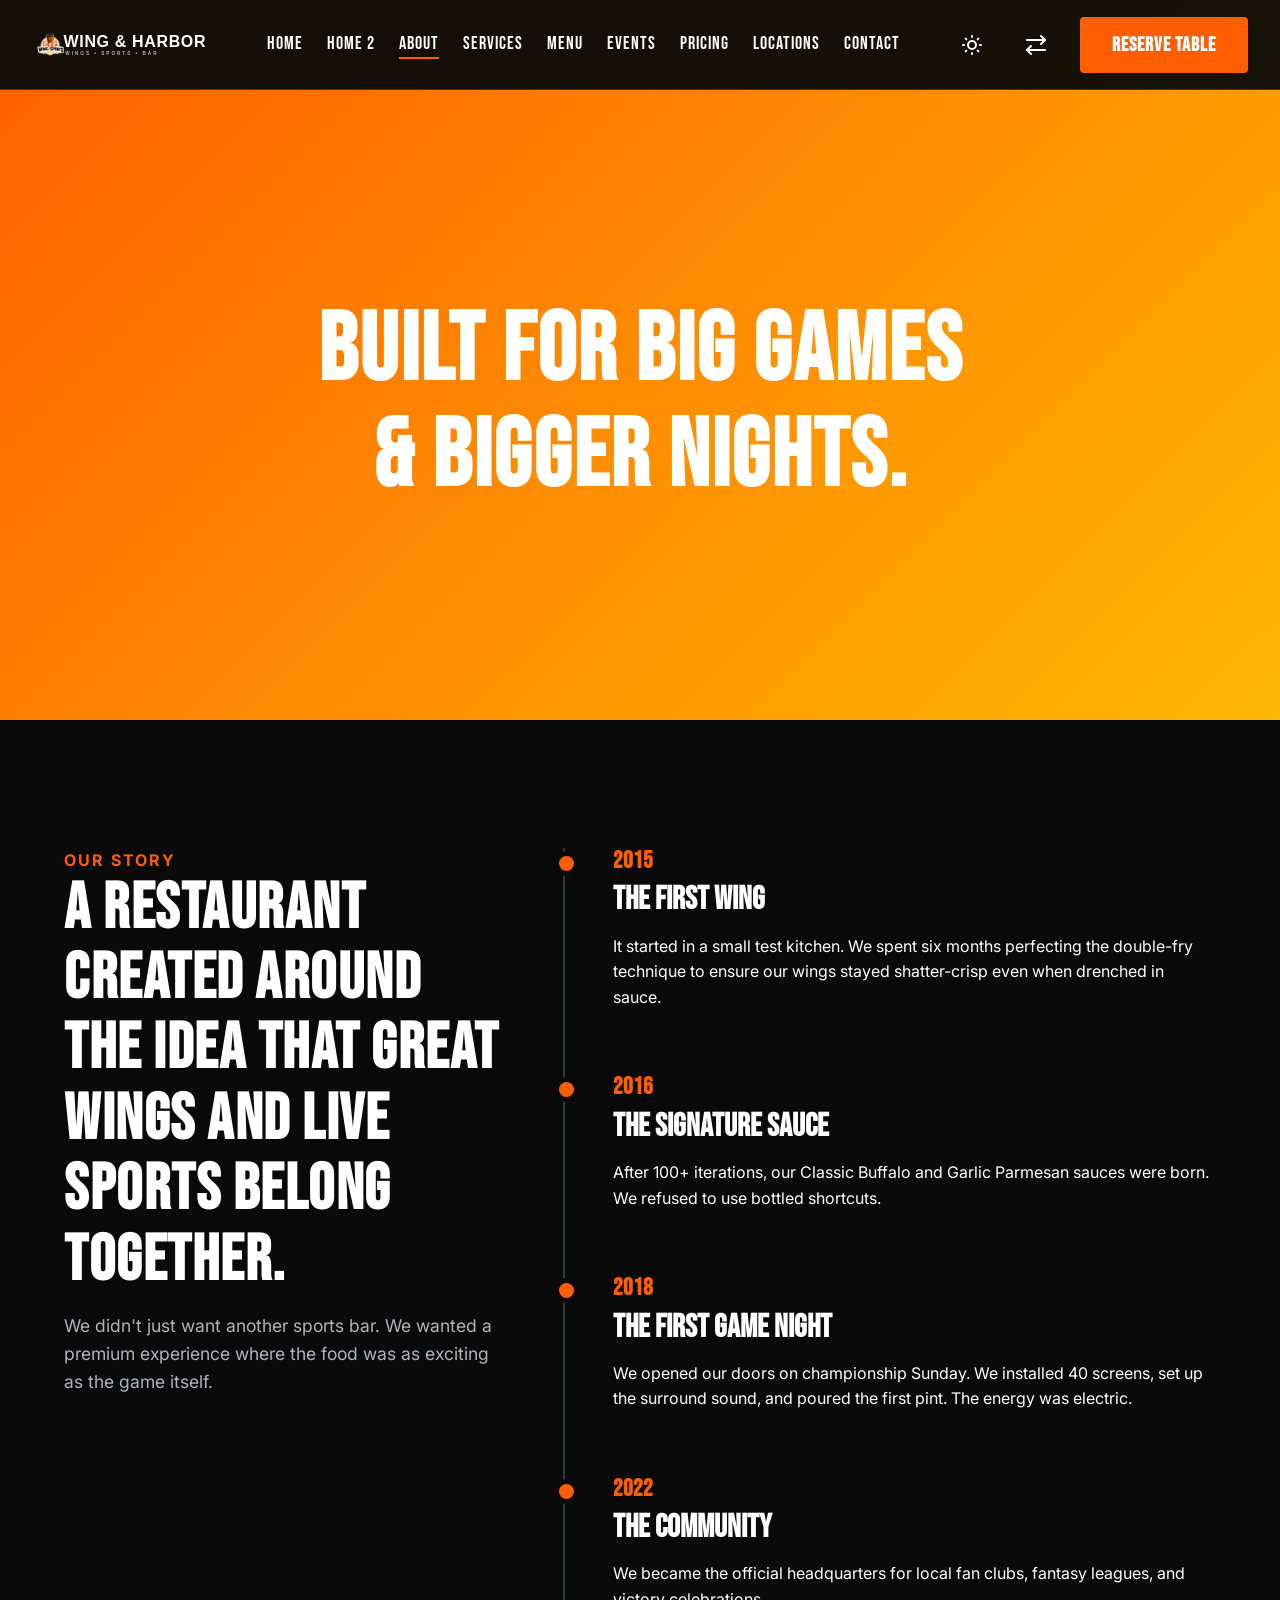
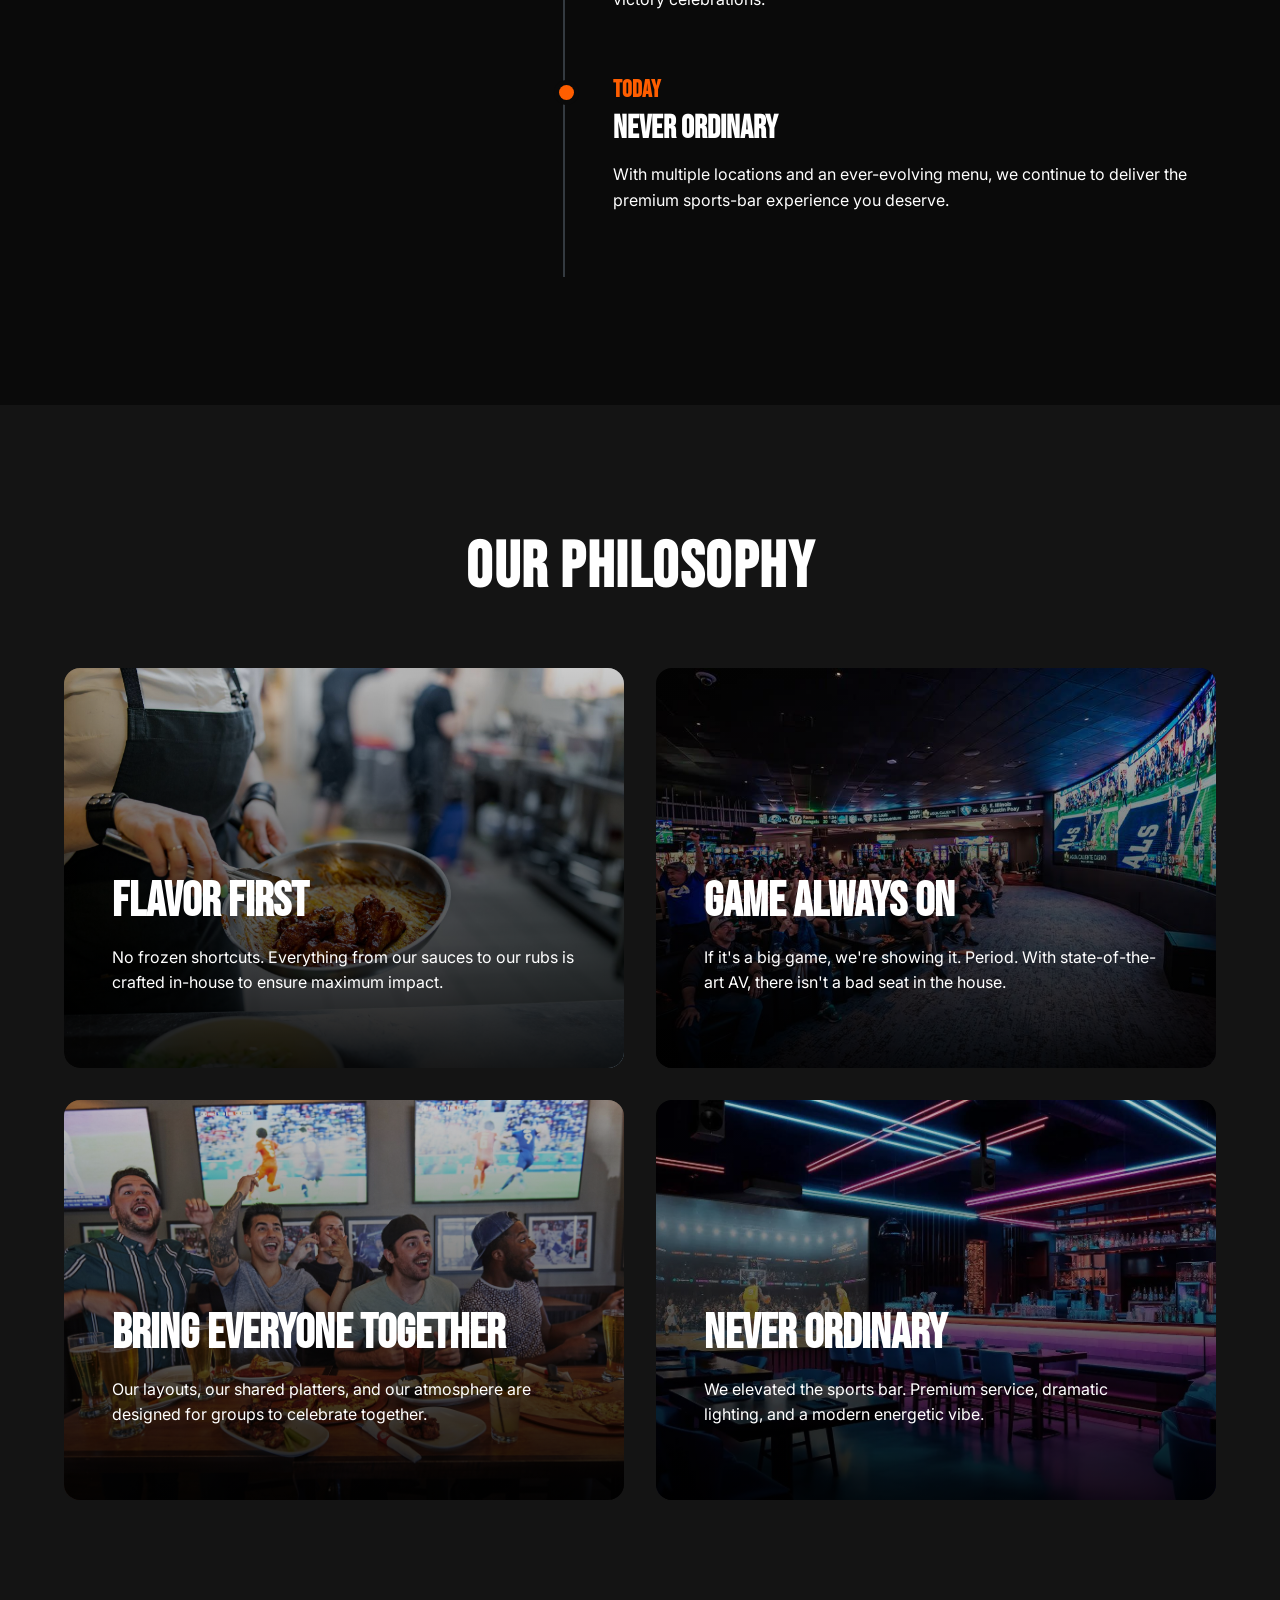
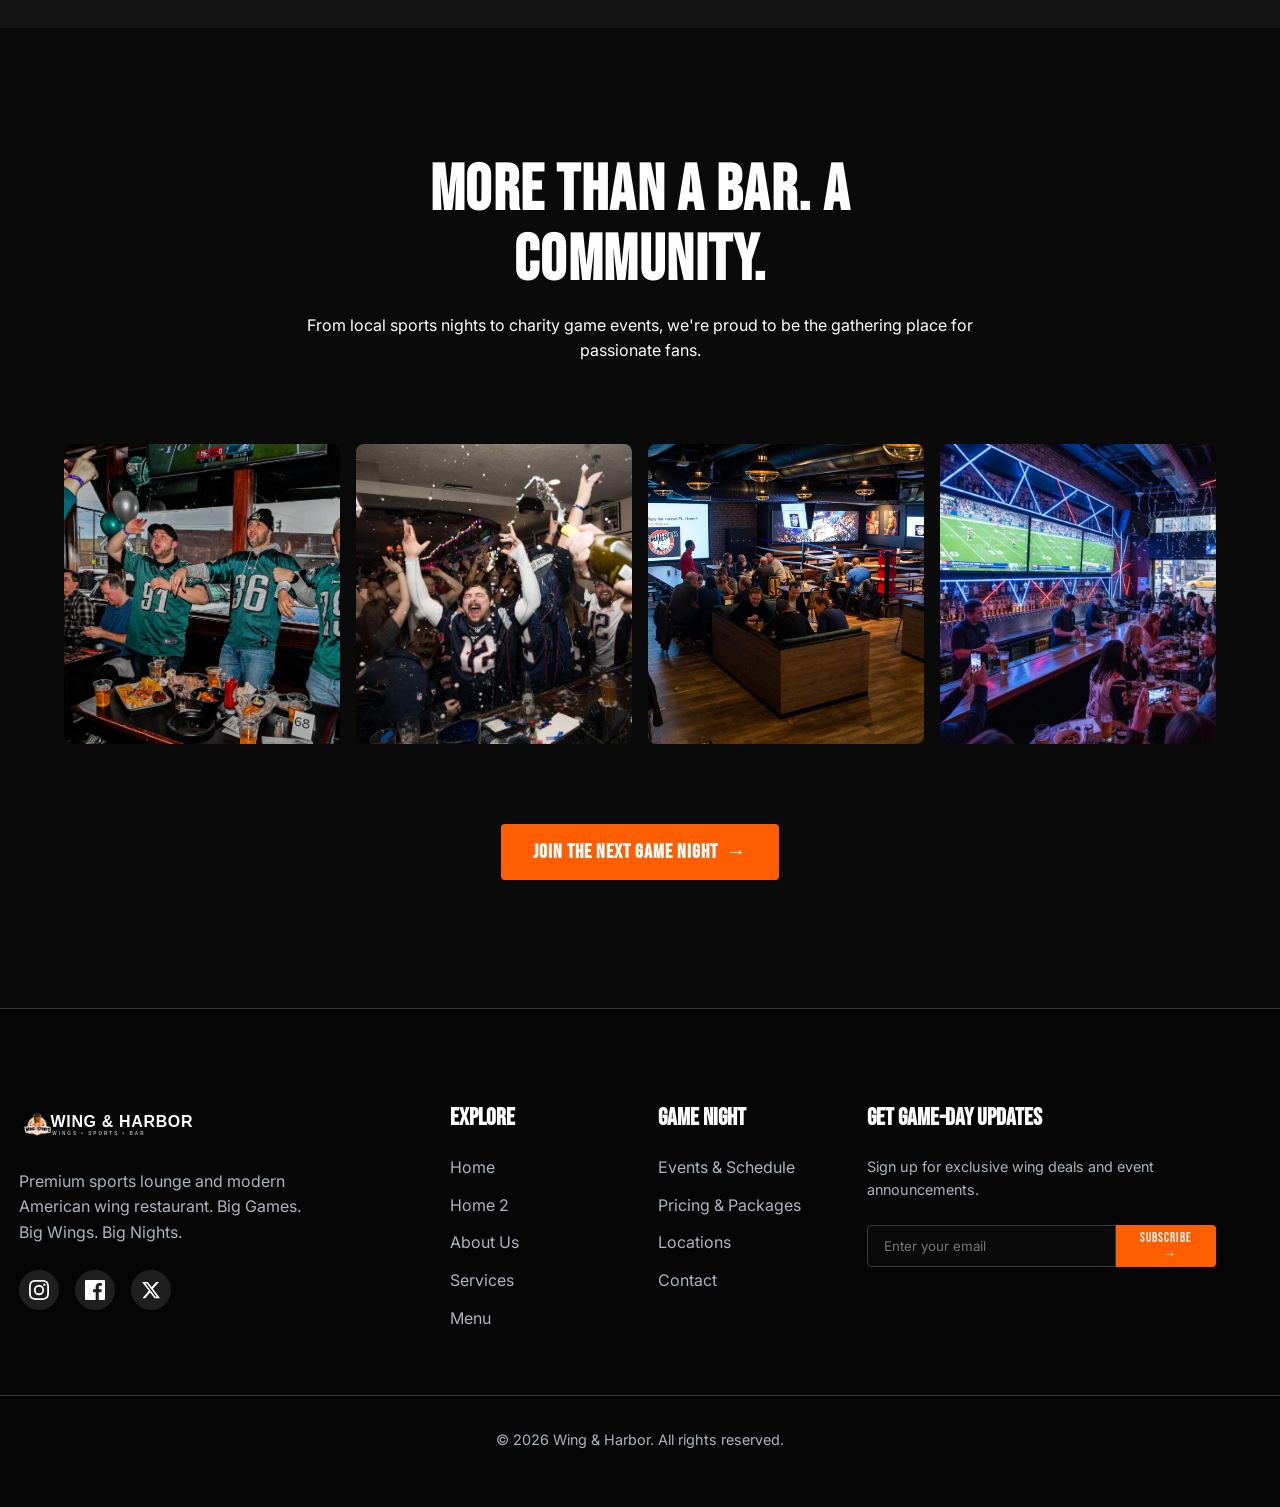
==== about.html @ 68018c13 "Initial commit" ====
<!DOCTYPE html>
<html lang="en" data-theme="dark" dir="ltr">
<head>
  <meta charset="UTF-8">
  <meta name="viewport" content="width=device-width, initial-scale=1.0">
  <title>Wing & Harbor | About Us</title>
  <meta name="description" content="The story behind Wing & Harbor - built for big games and bigger nights.">
  
  <link rel="preconnect" href="https://fonts.googleapis.com">
  <link rel="preconnect" href="https://fonts.gstatic.com" crossorigin>
  <link href="https://fonts.googleapis.com/css2?family=Bebas+Neue&family=Inter:wght@400;600;700&family=Oswald:wght@500;700&display=swap" rel="stylesheet">
  
  <link rel="stylesheet" href="assets/css/style.css">
  <link rel="stylesheet" href="assets/css/responsive.css">
  
  <style>
    /* About Page Specific Styles */
    
    /* 01 - Hero */
    .about-hero {
      height: 80vh; min-height: 600px;
      position: relative; display: flex; align-items: center; justify-content: center;
      text-align: center; padding-top: var(--header-height);
      background: linear-gradient(135deg, #ff5e00, #ffb703);
    }
    
    .about-hero-content { position: relative; z-index: 2; max-width: 800px; padding: 0 5%; }
    .about-hero h1 { color: var(--text-primary); margin-bottom: 0; }
    
    /* 02 - Our Story */
    .story-section { background: var(--bg-primary); }
    .story-layout { display: grid; grid-template-columns: 1fr 1.5fr; gap: 4rem; align-items: start; }
    
    .story-sticky-text { position: sticky; top: 120px; }
    
    .story-timeline { border-left: 2px solid var(--border-color); padding-left: 3rem; position: relative; }
    [dir="rtl"] .story-timeline { border-left: none; border-right: 2px solid var(--border-color); padding-left: 0; padding-right: 3rem; }
    
    .story-node { position: relative; margin-bottom: 4rem; }
    .story-node::before {
      content: ''; position: absolute; left: -3.4rem; top: 0.5rem; width: 15px; height: 15px;
      background: var(--accent-primary); border-radius: 50%; box-shadow: 0 0 0 5px var(--bg-primary);
    }
    [dir="rtl"] .story-node::before { left: auto; right: -3.4rem; }
    .story-node h3 { color: var(--accent-primary); font-size: 1.5rem; margin-bottom: 0.5rem; }
    .story-node h4 { font-size: 2rem; margin-bottom: 1rem; }
    
    /* 03 - Philosophy */
    .philosophy-section { background: var(--bg-secondary); }
    .philosophy-grid {
      display: grid; grid-template-columns: repeat(2, 1fr); gap: 2rem;
    }
    .phil-item {
      position: relative; overflow: hidden; border-radius: var(--radius-lg);
      height: 400px; display: flex; align-items: flex-end; padding: 3rem;
    }
    .phil-item img {
      position: absolute; inset: 0; width: 100%; height: 100%; object-fit: cover;
      transition: transform var(--transition-slow); z-index: 1;
    }
    .phil-item::after {
      content: ''; position: absolute; inset: 0; background: linear-gradient(to top, rgba(0,0,0,0.9) 0%, rgba(0,0,0,0.2) 100%); z-index: 2;
    }
    .phil-content { position: relative; z-index: 3; color: #fff; }
    .phil-content h3 { font-size: 3rem; margin-bottom: 1rem; }
    .phil-item:hover img { transform: scale(1.05); }
    
    /* 04 - Community */
    .community-section { background: var(--bg-primary); text-align: center; }
    .community-gallery {
      display: flex; gap: 1rem; overflow-x: auto; padding: 2rem 5%;
      scrollbar-width: none; margin-bottom: 3rem;
    }
    .community-gallery::-webkit-scrollbar { display: none; }
    .comm-img { 
      flex: 1;
      width: calc(25% - 0.75rem);
      min-width: 250px;
      height: 300px; 
      border-radius: var(--radius-md); 
      object-fit: cover; 
    }
    
    @media (max-width: 1024px) {
      .story-layout { grid-template-columns: 1fr; }
      .story-sticky-text { position: relative; top: 0; margin-bottom: 3rem; }
    }
    @media (max-width: 768px) {
      .philosophy-grid { grid-template-columns: 1fr; }
    }
  </style>
<link rel="icon" type="image/png" href="assets/images/website-logo.png">
</head>
<body>

  <!-- Overlay for mobile menu -->
  <div class="overlay"></div>

  <!-- Mobile Menu -->
  <nav class="mobile-menu">
    <!-- Same mobile menu structure -->
    <div class="mobile-nav-links">
      <a href="index.html" class="mobile-nav-link">Home</a>
      <a href="home-2.html" class="mobile-nav-link">Home 2</a>
      <a href="about.html" class="mobile-nav-link text-accent">About</a>
      <a href="services.html" class="mobile-nav-link">Services</a>
      <a href="menu.html" class="mobile-nav-link">Menu</a>
      <a href="events.html" class="mobile-nav-link">Events</a>
      <a href="pricing.html" class="mobile-nav-link">Pricing</a>
      <a href="locations.html" class="mobile-nav-link">Locations</a>
      <a href="contact.html" class="mobile-nav-link">Contact</a>
    </div>
    <div class="mobile-actions">
      <div class="mobile-controls">
        <button class="icon-btn theme-toggle" aria-label="Toggle Theme">
          <svg class="theme-toggle-icon" width="24" height="24" fill="none" viewBox="0 0 24 24"></svg>
        </button>
        <button class="icon-btn rtl-toggle" aria-label="Toggle RTL">
          <svg class="rtl-icon" width="24" height="24" viewBox="0 0 24 24" fill="none" stroke="currentColor" stroke-width="2" stroke-linecap="round" stroke-linejoin="round"><path d="M17 3l4 4-4 4"/><path d="M3 7h18"/><path d="M7 21l-4-4 4-4"/><path d="M21 17H3"/></svg>
        </button>
      </div>
      <button class="btn btn-primary w-100" data-popup="reservation-popup">Reserve Table</button>
    </div>
  </nav>

  <!-- Global Navbar -->
  <header class="navbar">
    <div class="nav-container">
      <a href="index.html" class="nav-logo">
        <img src="logo.svg" alt="Wing & Harbor Logo" />
        
      </a>
      
      <ul class="nav-links">
        <li><a href="index.html" class="nav-link">Home</a></li>
        <li><a href="home-2.html" class="nav-link">Home 2</a></li>
        <li><a href="about.html" class="nav-link active">About</a></li>
        <li><a href="services.html" class="nav-link">Services</a></li>
        <li><a href="menu.html" class="nav-link">Menu</a></li>
        <li><a href="events.html" class="nav-link">Events</a></li>
        <li><a href="pricing.html" class="nav-link">Pricing</a></li>
        <li><a href="locations.html" class="nav-link">Locations</a></li>
        <li><a href="contact.html" class="nav-link">Contact</a></li>
      </ul>
      
      <div class="nav-actions">
        <button class="icon-btn theme-toggle" aria-label="Toggle Theme">
          <svg class="theme-toggle-icon" width="24" height="24" fill="none" viewBox="0 0 24 24"></svg>
        </button>
        <button class="icon-btn rtl-toggle" aria-label="Toggle RTL">
          <svg class="rtl-icon" width="24" height="24" viewBox="0 0 24 24" fill="none" stroke="currentColor" stroke-width="2" stroke-linecap="round" stroke-linejoin="round"><path d="M17 3l4 4-4 4"/><path d="M3 7h18"/><path d="M7 21l-4-4 4-4"/><path d="M21 17H3"/></svg>
        </button>
        <button class="btn btn-primary" data-popup="reservation-popup">Reserve Table</button>
        <button class="hamburger" aria-label="Menu">
          <span></span><span></span><span></span>
        </button>
      </div>
    </div>
  </header>

  <main>
    <!-- 01 - HERO -->
    <section class="about-hero">
      <div class="about-hero-content">
        <h1>BUILT FOR BIG GAMES & BIGGER NIGHTS.</h1>
      </div>
    </section>

    <!-- 02 - OUR STORY -->
    <section class="section-padding story-section">
      <div class="container story-layout">
        <div class="story-sticky-text">
          <span class="text-accent" style="font-weight: bold; letter-spacing: 2px;">OUR STORY</span>
          <h2>A RESTAURANT CREATED AROUND THE IDEA THAT GREAT WINGS AND LIVE SPORTS BELONG TOGETHER.</h2>
          <p style="font-size: 1.1rem; color: var(--text-secondary);">We didn't just want another sports bar. We wanted a premium experience where the food was as exciting as the game itself.</p>
        </div>
        
        <div class="story-timeline">
          <div class="story-node">
            <h3>2015</h3>
            <h4>The First Wing</h4>
            <p class="text-secondary">It started in a small test kitchen. We spent six months perfecting the double-fry technique to ensure our wings stayed shatter-crisp even when drenched in sauce.</p>
          </div>
          <div class="story-node">
            <h3>2016</h3>
            <h4>The Signature Sauce</h4>
            <p class="text-secondary">After 100+ iterations, our Classic Buffalo and Garlic Parmesan sauces were born. We refused to use bottled shortcuts.</p>
          </div>
          <div class="story-node">
            <h3>2018</h3>
            <h4>The First Game Night</h4>
            <p class="text-secondary">We opened our doors on championship Sunday. We installed 40 screens, set up the surround sound, and poured the first pint. The energy was electric.</p>
          </div>
          <div class="story-node">
            <h3>2022</h3>
            <h4>The Community</h4>
            <p class="text-secondary">We became the official headquarters for local fan clubs, fantasy leagues, and victory celebrations.</p>
          </div>
          <div class="story-node">
            <h3>Today</h3>
            <h4>Never Ordinary</h4>
            <p class="text-secondary">With multiple locations and an ever-evolving menu, we continue to deliver the premium sports-bar experience you deserve.</p>
          </div>
        </div>
      </div>
    </section>

    <!-- 03 - OUR PHILOSOPHY -->
    <section class="section-padding philosophy-section">
      <div class="container text-center" style="margin-bottom: 4rem;">
        <h2>Our Philosophy</h2>
      </div>
      <div class="container philosophy-grid">
        <div class="phil-item">
          <img src="assets/images/Flavor First.png" alt="Flavor First">
          <div class="phil-content">
            <h3>Flavor First</h3>
            <p>No frozen shortcuts. Everything from our sauces to our rubs is crafted in-house to ensure maximum impact.</p>
          </div>
        </div>
        <div class="phil-item">
          <img src="assets/images/Game Always On.png" alt="Game Always On">
          <div class="phil-content">
            <h3>Game Always On</h3>
            <p>If it's a big game, we're showing it. Period. With state-of-the-art AV, there isn't a bad seat in the house.</p>
          </div>
        </div>
        <div class="phil-item">
          <img src="assets/images/Bring Everyone Together.png" alt="Bring Everyone Together">
          <div class="phil-content">
            <h3>Bring Everyone Together</h3>
            <p>Our layouts, our shared platters, and our atmosphere are designed for groups to celebrate together.</p>
          </div>
        </div>
        <div class="phil-item">
          <img src="assets/images/Never Ordinary.png" alt="Never Ordinary">
          <div class="phil-content">
            <h3>Never Ordinary</h3>
            <p>We elevated the sports bar. Premium service, dramatic lighting, and a modern energetic vibe.</p>
          </div>
        </div>
      </div>
    </section>

    <!-- 04 - COMMUNITY -->
    <section class="section-padding community-section">
      <div class="container" style="max-width: 800px; margin-bottom: 3rem;">
        <h2>More Than A Bar. A Community.</h2>
        <p>From local sports nights to charity game events, we're proud to be the gathering place for passionate fans.</p>
      </div>
      
      <div class="community-gallery">
        <img src="assets/images/Local Fan Club Gathering.png" class="comm-img" alt="Fans">
        <img src="assets/images/Championship Nights.png" class="comm-img" alt="Group Events">
        <img src="assets/images/Sports Trivia Tuesday.png" class="comm-img" alt="Community">
        <img src="assets/images/Late Night Vibes.png" class="comm-img" alt="Party">
      </div>
      
      <div class="container">
        <button class="btn btn-primary" data-popup="reservation-popup">Join the Next Game Night <span class="icon-right">→</span></button>
      </div>
    </section>

  </main>

  <!-- Reservation Popup -->
  <div class="popup-wrapper" id="reservation-popup">
    <div class="popup-overlay"></div>
    <div class="popup-content">
      <button class="popup-close" aria-label="Close">✖</button>
      <h2 style="color: var(--accent-primary);">RESERVE YOUR GAME NIGHT</h2>
      <p style="margin-bottom: 2rem;">Book your table for the best view of the game.</p>
      
      <form id="res-form">
        <div class="form-row">
          <div class="form-group">
            <label class="form-label">Name</label>
            <input type="text" class="form-control" placeholder="John Doe" required>
          </div>
          <div class="form-group">
            <label class="form-label">Phone</label>
            <input type="tel" class="form-control" placeholder="(555) 000-0000" required>
          </div>
        </div>
        
        <div class="form-row">
          <div class="form-group">
            <label class="form-label">Date</label>
            <input type="date" class="form-control" required>
          </div>
          <div class="form-group">
            <label class="form-label">Time</label>
            <input type="time" class="form-control" required>
          </div>
        </div>
        
        <div class="form-row">
          <div class="form-group">
            <label class="form-label">Guests</label>
            <select class="form-control">
              <option>1-2 People</option>
              <option>3-4 People</option>
              <option>5-6 People</option>
              <option>7-10 People (Crew Pack)</option>
              <option>10+ (Contact Us)</option>
            </select>
          </div>
          <div class="form-group">
            <label class="form-label">Location</label>
            <select class="form-control">
              <option>Downtown Arena</option>
              <option>Riverside Lounge</option>
              <option>Midtown</option>
            </select>
          </div>
        </div>
        
        <button type="button" class="btn btn-primary w-100" style="width: 100%; margin-top: 1rem;" onclick="alert('Reservation requested! (Frontend Demo)')">Check Availability <span class="icon-right">→</span></button>
      </form>
    </div>
  </div>

  <!-- Global Footer (Same structure as index.html) -->
  <footer class="footer">
    <div class="container footer-grid">
      <div class="footer-brand">
        <div class="nav-logo"><img src="logo.svg" alt="Wing & Harbor Logo" /></div>
        <p>Premium sports lounge and modern American wing restaurant. Big Games. Big Wings. Big Nights.</p>
        <div class="footer-socials">
          <a href="#" class="social-link" aria-label="Instagram"><svg width="20" height="20" fill="currentColor" viewBox="0 0 24 24"><path d="M12 2.163c3.204 0 3.584.012 4.85.07 3.252.148 4.771 1.691 4.919 4.919.058 1.265.069 1.645.069 4.849 0 3.205-.012 3.584-.069 4.849-.149 3.225-1.664 4.771-4.919 4.919-1.266.058-1.644.07-4.85.07-3.204 0-3.584-.012-4.849-.07-3.26-.149-4.771-1.699-4.919-4.92-.058-1.265-.07-1.644-.07-4.849 0-3.204.013-3.583.07-4.849.149-3.227 1.664-4.771 4.919-4.919 1.266-.057 1.645-.069 4.849-.069zM12 0C8.741 0 8.333.014 7.053.072 2.695.272.273 2.69.073 7.052.014 8.333 0 8.741 0 12c0 3.259.014 3.668.072 4.948.2 4.358 2.618 6.78 6.98 6.98C8.333 23.986 8.741 24 12 24c3.259 0 3.668-.014 4.948-.072 4.354-.2 6.782-2.618 6.979-6.98.059-1.28.073-1.689.073-4.948 0-3.259-.014-3.667-.072-4.947-.196-4.354-2.617-6.78-6.979-6.98C15.668.014 15.259 0 12 0zm0 5.838a6.162 6.162 0 100 12.324 6.162 6.162 0 000-12.324zM12 16a4 4 0 110-8 4 4 0 010 8zm6.406-11.845a1.44 1.44 0 100 2.881 1.44 1.44 0 000-2.881z"/></svg></a>
          <a href="#" class="social-link" aria-label="Facebook"><svg width="20" height="20" fill="currentColor" viewBox="0 0 24 24"><path d="M22.675 0H1.325C.593 0 0 .593 0 1.325v21.351C0 23.407.593 24 1.325 24H12.82v-9.294H9.692v-3.622h3.128V8.413c0-3.1 1.893-4.788 4.659-4.788 1.325 0 2.463.099 2.795.143v3.24l-1.918.001c-1.504 0-1.795.715-1.795 1.763v2.313h3.587l-.467 3.622h-3.12V24h6.116c.73 0 1.323-.593 1.323-1.325V1.325C24 .593 23.407 0 22.675 0z"/></svg></a>
          <a href="#" class="social-link" aria-label="X"><svg width="20" height="20" fill="currentColor" viewBox="0 0 24 24"><path d="M18.244 2.25h3.308l-7.227 8.26 8.502 11.24H16.17l-5.214-6.817L4.99 21.75H1.68l7.73-8.835L1.254 2.25H8.08l4.713 6.231zm-1.161 17.52h1.833L7.084 4.126H5.117z"/></svg></a>
        </div>
      </div>
      <div>
        <h4 class="footer-title">Explore</h4>
        <div class="footer-links"><a href="index.html">Home</a><a href="home-2.html">Home 2</a><a href="about.html">About Us</a><a href="services.html">Services</a><a href="menu.html">Menu</a></div>
      </div>
      <div>
        <h4 class="footer-title">Game Night</h4>
        <div class="footer-links"><a href="events.html">Events & Schedule</a><a href="pricing.html">Pricing & Packages</a><a href="locations.html">Locations</a><a href="contact.html">Contact</a></div>
      </div>
      <div>
        <h4 class="footer-title">Get Game-Day Updates</h4>
        <p style="color: var(--text-secondary); font-size: 0.9rem;">Sign up for exclusive wing deals and event announcements.</p>
        <div class="newsletter-form">
          <input type="email" placeholder="Enter your email" aria-label="Email address"><button type="button">Subscribe <span class="icon-right">→</span></button>
        </div>
      </div>
    </div>
    <div class="container footer-bottom"><p>&copy; 2026 Wing & Harbor. All rights reserved.</p></div>
  </footer>

  <script src="assets/js/main.js"></script>
</body>
</html>
---- assets/css/style.css ----
/* ==========================================================================
   Base Variables & Theme System
   ========================================================================== */

:root {
  /* Fonts */
  --font-heading: 'Bebas Neue', 'Oswald', sans-serif;
  --font-body: 'Inter', 'Manrope', sans-serif;
  
  /* Layout */
  --max-width: 1440px;
  --header-height: 90px;
  --radius-sm: 4px;
  --radius-md: 8px;
  --radius-lg: 16px;
  --radius-xl: 24px;
  --transition-fast: 0.2s ease;
  --transition-normal: 0.3s cubic-bezier(0.4, 0, 0.2, 1);
  --transition-slow: 0.5s cubic-bezier(0.4, 0, 0.2, 1);
  --transition-bounce: 0.5s cubic-bezier(0.68, -0.55, 0.265, 1.55);
}

/* Light Theme Variables */
:root[data-theme="light"] {
  --bg-primary: #f8f9fa;
  --bg-secondary: #ffffff;
  --bg-tertiary: #f1f3f5;
  --text-primary: #121212;
  --text-secondary: #495057;
  --border-color: #dee2e6;
  --accent-primary: #ff5e00; /* Fiery Orange */
  --accent-secondary: #ff2a00; /* Electric Red */
  --overlay-bg: rgba(255, 255, 255, 0.9);
  --card-shadow: 0 10px 30px rgba(0,0,0,0.05);
  --hover-shadow: 0 15px 40px rgba(0,0,0,0.1);
  --navbar-bg: rgba(255, 255, 255, 0.95);
  --footer-bg: #f1f3f5;
}

/* Dark Theme Variables (Default) */
:root, :root[data-theme="dark"] {
  --bg-primary: #0a0a0a;
  --bg-secondary: #141414;
  --bg-tertiary: #1f1f1f;
  --text-primary: #ffffff;
  --text-secondary: #adb5bd;
  --border-color: #343a40;
  --accent-primary: #ff5e00; /* Fiery Orange */
  --accent-secondary: #ff2a00; /* Electric Red */
  --overlay-bg: rgba(10, 10, 10, 0.9);
  --card-shadow: 0 10px 30px rgba(0,0,0,0.5);
  --hover-shadow: 0 15px 40px rgba(0,0,0,0.8);
  --navbar-bg: rgba(10, 10, 10, 0.95);
  --footer-bg: #050505;
}

/* Invert logo for dark mode */
:root[data-theme="dark"] .nav-logo img,
:root[data-theme="dark"] .footer-brand img {
  filter: invert(1) hue-rotate(180deg);
}

/* Invert date/time picker icons in dark mode so they are visible */
:root[data-theme="dark"] input[type="date"]::-webkit-calendar-picker-indicator,
:root[data-theme="dark"] input[type="time"]::-webkit-calendar-picker-indicator {
  filter: invert(1);
}

/* ==========================================================================
   CSS Reset & Base Styles
   ========================================================================== */

*, *::before, *::after {
  box-sizing: border-box;
  margin: 0;
  padding: 0;
}

html {
  scroll-behavior: smooth;
  font-size: 16px;
}

body {
  font-family: var(--font-body);
  background-color: var(--bg-primary);
  color: var(--text-primary);
  line-height: 1.6;
  overflow-x: hidden;
  transition: background-color var(--transition-normal), color var(--transition-normal);
}

h1, h2, h3, h4, h5, h6 {
  font-family: var(--font-heading);
  text-transform: uppercase;
  font-weight: 700;
  line-height: 1.1;
  margin-bottom: 1rem;
}

h1 { font-size: clamp(3rem, 8vw, 6rem); letter-spacing: 2px; }
h2 { font-size: clamp(2.5rem, 5vw, 4rem); letter-spacing: 1.5px; }
h3 { font-size: clamp(2rem, 4vw, 3rem); }
h4 { font-size: clamp(1.5rem, 3vw, 2rem); }

p { margin-bottom: 1.5rem; }

a {
  text-decoration: none;
  color: inherit;
  transition: color var(--transition-fast);
}

a:hover { color: var(--accent-primary); }
ul { list-style: none; }
img { max-width: 100%; height: auto; display: block; }
button, input, select, textarea { font-family: inherit; }

/* ==========================================================================
   Utility Classes
   ========================================================================== */

.container {
  width: 100%;
  max-width: var(--max-width);
  margin: 0 auto;
  padding: 0 5%;
}

.section-padding { padding: 8rem 0; }
.text-center { text-align: center; }
.text-accent { color: var(--accent-primary); }

.btn {
  display: inline-flex;
  align-items: center;
  justify-content: center;
  padding: 1rem 2rem;
  font-family: var(--font-heading);
  font-size: 1.25rem;
  font-weight: bold;
  text-transform: uppercase;
  letter-spacing: 1px;
  border-radius: var(--radius-sm);
  cursor: pointer;
  border: none;
  transition: all var(--transition-normal);
  position: relative;
  overflow: hidden;
  z-index: 1;
}

.btn::before {
  content: '';
  position: absolute;
  top: 0; left: 0; width: 100%; height: 100%;
  background: rgba(0,0,0,0.1);
  transform: translateY(100%);
  transition: transform var(--transition-normal);
  z-index: -1;
}

.btn:hover::before { transform: translateY(0); }
.btn:active { transform: scale(0.98); }

.btn-primary {
  background-color: var(--accent-primary);
  color: #fff;
}
.btn-primary:hover { color: #fff; }

.btn-outline {
  background-color: transparent;
  border: 2px solid var(--text-primary);
  color: var(--text-primary);
}

.btn-outline:hover {
  background-color: var(--text-primary);
  color: var(--bg-primary);
}

.icon-right { margin-left: 0.5rem; transition: transform var(--transition-fast); }
.btn:hover .icon-right { transform: translateX(5px); }

[dir="rtl"] .icon-right { margin-left: 0; margin-right: 0.5rem; display: inline-block; transform: scaleX(-1); }
[dir="rtl"] .btn:hover .icon-right { transform: scaleX(-1) translateX(-5px); }

/* ==========================================================================
   Global Navbar
   ========================================================================== */

.navbar {
  position: fixed;
  top: 0;
  left: 0;
  width: 100%;
  height: var(--header-height);
  z-index: 1000;
  transition: all var(--transition-normal);
  background-color: var(--navbar-bg);
  border-bottom: 1px solid var(--border-color);
}

.navbar .nav-link,
.navbar .icon-btn,
.navbar .hamburger span,
.navbar .nav-logo svg {
  color: var(--text-primary) !important;
}

.navbar .hamburger span {
  background-color: var(--text-primary) !important;
}

.navbar.scrolled {
  background-color: var(--navbar-bg);
  backdrop-filter: blur(10px);
  border-bottom: 1px solid var(--border-color);
  height: 80px;
}

.nav-container {
  display: flex;
  justify-content: space-between;
  align-items: center;
  height: 100%;
  padding: 0 2rem;
  max-width: var(--max-width);
  margin: 0 auto;
}

.nav-logo {
  height: 40px;
  display: flex;
  align-items: center;
  gap: 10px;
}

.nav-brand-name {
  font-family: var(--font-heading);
  font-size: 1.5rem;
  font-weight: bold;
  color: #121212;
  white-space: nowrap;
}

.nav-logo svg, .nav-logo img {
  height: 100%;
  width: auto;
  color: #121212;
}

.nav-links {
  display: flex;
  gap: 2rem;
  align-items: center;
}

.nav-link {
  font-family: var(--font-heading);
  font-size: 1.1rem;
  letter-spacing: 1px;
  color: var(--text-primary);
  position: relative;
}

.nav-link::after {
  content: '';
  position: absolute;
  bottom: -5px;
  left: 0;
  width: 0;
  height: 2px;
  background-color: var(--accent-primary);
  transition: width var(--transition-fast);
}

.nav-link:hover::after, .nav-link.active::after {
  width: 100%;
}

[dir="rtl"] .nav-link::after { left: auto; right: 0; }

.nav-actions {
  display: flex;
  align-items: center;
  gap: 1.5rem;
}

.icon-btn {
  background: transparent;
  border: none;
  color: var(--text-primary);
  font-size: 1.25rem;
  cursor: pointer;
  display: flex;
  align-items: center;
  justify-content: center;
  width: 40px;
  height: 40px;
  border-radius: 50%;
  transition: background-color var(--transition-fast);
}

.icon-btn:hover {
  background-color: var(--bg-tertiary);
}

.hamburger {
  display: none;
  flex-direction: column;
  justify-content: space-between;
  width: 30px;
  height: 20px;
  background: transparent;
  border: none;
  cursor: pointer;
  z-index: 1001;
}

.hamburger span {
  width: 100%;
  height: 2px;
  background-color: var(--text-primary);
  transition: all var(--transition-normal);
}

/* ==========================================================================
   Mobile Menu
   ========================================================================== */

.mobile-menu {
  position: fixed;
  top: 0;
  right: -100%;
  width: 100%;
  max-width: 400px;
  height: 100vh;
  background-color: var(--bg-secondary);
  z-index: 999;
  transition: right var(--transition-normal);
  display: flex;
  flex-direction: column;
  padding: 100px 2rem 2rem;
  box-shadow: -10px 0 30px rgba(0,0,0,0.5);
  overflow-y: auto;
}

[dir="rtl"] .mobile-menu {
  right: auto;
  left: -100%;
  box-shadow: 10px 0 30px rgba(0,0,0,0.5);
}

.mobile-menu.active {
  right: 0;
}

[dir="rtl"] .mobile-menu.active {
  right: auto;
  left: 0;
}

.mobile-nav-links {
  display: flex;
  flex-direction: column;
  gap: 1.5rem;
  margin-bottom: 3rem;
  align-items: center;
}

.mobile-nav-link {
  font-family: var(--font-heading);
  font-size: 2rem;
  font-weight: bold;
}

.mobile-actions {
  display: flex;
  flex-direction: column;
  gap: 1.5rem;
  align-items: center;
}

.mobile-controls {
  display: flex;
  gap: 1rem;
}

.overlay {
  position: fixed;
  top: 0;
  left: 0;
  width: 100%;
  height: 100%;
  background-color: rgba(0,0,0,0.7);
  z-index: 998;
  opacity: 0;
  visibility: hidden;
  transition: all var(--transition-normal);
  backdrop-filter: blur(5px);
}

.overlay.active {
  opacity: 1;
  visibility: visible;
}

/* ==========================================================================
   CTA Popup System
   ========================================================================== */

.popup-wrapper {
  position: fixed;
  top: 0; left: 0; width: 100%; height: 100%;
  display: flex;
  align-items: center;
  justify-content: center;
  z-index: 1100;
  opacity: 0;
  visibility: hidden;
  transition: all var(--transition-normal);
}

.popup-wrapper.active {
  opacity: 1;
  visibility: visible;
}

.popup-overlay {
  position: absolute;
  top: 0; left: 0; width: 100%; height: 100%;
  background-color: rgba(0,0,0,0.8);
  backdrop-filter: blur(10px);
}

.popup-content {
  position: relative;
  background-color: var(--bg-secondary);
  width: 90%;
  max-width: 600px;
  border-radius: var(--radius-lg);
  padding: 3rem;
  z-index: 1;
  transform: translateY(30px) scale(0.95);
  transition: all var(--transition-bounce);
  box-shadow: var(--card-shadow);
  border: 1px solid var(--border-color);
}

.popup-wrapper.active .popup-content {
  transform: translateY(0) scale(1);
}

.popup-close {
  position: absolute;
  top: 1.5rem; right: 1.5rem;
  background: transparent;
  border: none;
  color: var(--text-secondary);
  font-size: 1.5rem;
  cursor: pointer;
  transition: color var(--transition-fast);
}

[dir="rtl"] .popup-close { right: auto; left: 1.5rem; }

.popup-close:hover { color: var(--accent-primary); }

.form-group { margin-bottom: 1.5rem; }
.form-label { display: block; margin-bottom: 0.5rem; font-weight: 600; color: var(--text-secondary); }
.form-control {
  width: 100%;
  padding: 1rem;
  background-color: var(--bg-primary);
  border: 1px solid var(--border-color);
  color: var(--text-primary);
  border-radius: var(--radius-sm);
  outline: none;
  transition: border-color var(--transition-fast);
}
.form-control:focus { border-color: var(--accent-primary); }
.form-row { display: grid; grid-template-columns: 1fr 1fr; gap: 1rem; }

/* ==========================================================================
   Global Footer
   ========================================================================== */

.footer {
  background-color: var(--footer-bg);
  padding: 6rem 0 2rem;
  border-top: 1px solid var(--border-color);
}

.footer-grid {
  display: grid;
  grid-template-columns: 2fr 1fr 1fr 1.5fr;
  gap: 4rem;
  margin-bottom: 4rem;
}

.footer-brand {
  margin-left: -45px; /* Pull the entire brand section left in the footer */
}

.footer-brand p {
  color: var(--text-secondary);
  margin: 1.5rem 0;
  max-width: 300px;
}

.footer-socials {
  display: flex;
  gap: 1rem;
}

.social-link {
  display: flex;
  align-items: center;
  justify-content: center;
  width: 40px;
  height: 40px;
  background-color: var(--bg-tertiary);
  border-radius: 50%;
  transition: all var(--transition-normal);
}

.social-link:hover {
  background-color: var(--accent-primary);
  color: #fff;
  transform: translateY(-5px);
}

.footer-title {
  font-size: 1.5rem;
  margin-bottom: 1.5rem;
  color: var(--text-primary);
}

.footer-links { display: flex; flex-direction: column; gap: 0.75rem; }
.footer-links a { color: var(--text-secondary); }
.footer-links a:hover { color: var(--accent-primary); padding-left: 5px; }
[dir="rtl"] .footer-links a:hover { padding-left: 0; padding-right: 5px; }

.newsletter-form {
  display: flex;
  margin-top: 1rem;
}

.newsletter-form input {
  flex: 1;
  padding: 0.75rem 1rem;
  border: 1px solid var(--border-color);
  background: var(--bg-primary);
  color: var(--text-primary);
  border-radius: var(--radius-sm) 0 0 var(--radius-sm);
  outline: none;
}
[dir="rtl"] .newsletter-form input { border-radius: 0 var(--radius-sm) var(--radius-sm) 0; }

.newsletter-form button {
  padding: 0 1.5rem;
  background: var(--accent-primary);
  color: white;
  border: none;
  font-family: var(--font-heading);
  letter-spacing: 1px;
  border-radius: 0 var(--radius-sm) var(--radius-sm) 0;
  cursor: pointer;
  transition: background var(--transition-fast);
}
[dir="rtl"] .newsletter-form button { border-radius: var(--radius-sm) 0 0 var(--radius-sm); }
.newsletter-form button:hover { background: var(--accent-secondary); }

.footer-bottom {
  text-align: center;
  padding-top: 2rem;
  border-top: 1px solid var(--border-color);
  color: var(--text-secondary);
  font-size: 0.9rem;
}

/* ==========================================================================
   Scroll to Top Bottle Button
   ========================================================================== */
.scroll-to-top {
  position: fixed;
  bottom: 2rem;
  right: 2rem;
  width: 50px;
  height: 100px;
  background: transparent;
  border: none;
  cursor: pointer;
  z-index: 999;
  opacity: 0;
  visibility: hidden;
  transform: translateY(20px);
  transition: all var(--transition-normal);
  padding: 0;
}
[dir="rtl"] .scroll-to-top { right: auto; left: 2rem; }

.scroll-to-top.visible {
  opacity: 1;
  visibility: visible;
  transform: translateY(0);
}

.bottle-icon {
  width: 100%;
  height: 100%;
  filter: drop-shadow(0 10px 15px rgba(0,0,0,0.5));
  transition: transform var(--transition-fast);
}

.scroll-to-top:hover .bottle-icon {
  transform: translateY(-5px) scale(1.05);
}

.bottle-cap-group {
  transform-origin: 50px 30px;
  transition: transform 0.3s ease;
}

.splash-particle {
  opacity: 0;
}

.scroll-to-top.is-popping .bottle-cap-group {
  animation: popCap 1s ease-out forwards;
}

.scroll-to-top.is-popping .p1 { animation: splash 1s ease-out 0.1s; }
.scroll-to-top.is-popping .p2 { animation: splash 1s ease-out 0.15s; }
.scroll-to-top.is-popping .p3 { animation: splash 1s ease-out 0.2s; }

@keyframes popCap {
  0% { transform: translateY(0) rotate(0deg); opacity: 1; }
  30% { transform: translateY(-30px) rotate(-20deg); opacity: 1; }
  100% { transform: translateY(-50px) rotate(-45deg); opacity: 0; }
}

@keyframes splash {
  0% { transform: translate(0, 0); opacity: 1; }
  100% { transform: translate(var(--tx, 20px), var(--ty, -30px)); opacity: 0; }
}
.p1 { --tx: -20px; --ty: -40px; }
.p2 { --tx: 10px; --ty: -50px; }
.p3 { --tx: 25px; --ty: -35px; }
---- assets/css/responsive.css ----
/* ==========================================================================
   Responsive & RTL Styles
   ========================================================================== */

/* --------------------------------------------------------------------------
   Desktop (Large) > 1440px (Default covered in style.css)
   -------------------------------------------------------------------------- */

/* --------------------------------------------------------------------------
   Laptop / Desktop (Medium) <= 1280px
   -------------------------------------------------------------------------- */
@media (max-width: 1280px) {
  .nav-links { gap: 1.5rem; }
  .footer-grid { gap: 2rem; }
}

/* --------------------------------------------------------------------------
   Tablet (Landscape) <= 1024px
   -------------------------------------------------------------------------- */
@media (max-width: 1024px) {
  h1 { font-size: clamp(3rem, 6vw, 4.5rem); }
  
  .nav-links { display: none; }
  .hamburger { display: flex; }
  .nav-actions .btn,
  .nav-actions .theme-toggle,
  .nav-actions .rtl-toggle { display: none; } /* Hide reserve button and toggles in navbar on tablet/mobile, use side menu */
  
  .footer-grid {
    grid-template-columns: 1fr 1fr;
    row-gap: 3rem;
  }
  
  .footer-brand {
    margin-left: 0;
  }
}

/* --------------------------------------------------------------------------
   Tablet (Portrait) <= 768px
   -------------------------------------------------------------------------- */
@media (max-width: 768px) {
  .section-padding { padding: 5rem 0; }
  
  .popup-content {
    padding: 2rem;
    width: 95%;
    max-height: 90vh;
    overflow-y: auto;
  }
  
  /* Keep 2 buttons one by one (stacked), same size */
  .hero-cta-group,
  .menu-cta-group,
  .btn-group {
    display: flex;
    flex-direction: column;
    align-items: center;
    width: 100%;
    gap: 1rem;
  }
  
  .hero-cta-group .btn,
  .menu-cta-group .btn,
  .btn-group .btn {
    width: 100%;
    margin: 0;
  }

  /* Keep 1 button in center alignment */
  .btn {
    display: flex;
    justify-content: center;
    align-items: center;
    text-align: center;
    margin-left: auto;
    margin-right: auto;
    white-space: nowrap;
  }

  /* Keep all section in one by one alignments */
  section .container > .grid,
  .story-layout,
  .wings-grid,
  .scoreboard-grid,
  .menu-grid,
  .about-grid,
  .contact-layout,
  .philosophy-grid,
  .pricing-grid,
  .locations-grid,
  .events-grid,
  .services-grid {
    grid-template-columns: 1fr !important;
    display: flex !important;
    flex-direction: column !important;
  }

  /* Footer website name in center alignment */
  .footer-brand, 
  .footer-bottom {
    text-align: center !important;
    display: flex;
    flex-direction: column;
    align-items: center;
  }
  .footer-brand .nav-logo {
    margin-left: auto;
    margin-right: auto;
  }
  .footer-bottom p {
    text-align: center;
    margin: 0 auto;
  }
}

/* --------------------------------------------------------------------------
   Mobile (Large) <= 480px
   -------------------------------------------------------------------------- */
@media (max-width: 480px) {
  .nav-container { padding: 0 1rem; }
  
  .mobile-menu { max-width: 100%; }
  
  .form-row { grid-template-columns: 1fr; }
  
  .footer-grid { grid-template-columns: 1fr; text-align: center; }
  
  .footer-socials { justify-content: center; }
  
  .footer-links { align-items: center; }
  .footer-links a:hover { padding-left: 0; }
  [dir="rtl"] .footer-links a:hover { padding-right: 0; }
  
  .newsletter-form { flex-direction: column; gap: 1rem; }
  .newsletter-form input { border-radius: var(--radius-sm); }
  [dir="rtl"] .newsletter-form input { border-radius: var(--radius-sm); }
  .newsletter-form button { padding: 1rem; border-radius: var(--radius-sm); }
  [dir="rtl"] .newsletter-form button { border-radius: var(--radius-sm); }
}

/* --------------------------------------------------------------------------
   Mobile (Small) <= 320px
   -------------------------------------------------------------------------- */
@media (max-width: 360px) {
  h1 { font-size: 2.5rem; }
  h2 { font-size: 2rem; }
  .nav-logo svg { height: 30px; }
  .btn { padding: 0.75rem 1.25rem; font-size: 1rem; }
}

/* ==========================================================================
   RTL Global Overrides
   ========================================================================== */
html[dir="rtl"] { text-align: right; }
[dir="rtl"] .text-center { text-align: center; }

[dir="rtl"] .icon-btn svg { transform: scaleX(-1); } /* Mirror icons like arrows */
[dir="rtl"] .popup-close { transform: scaleX(-1); }

[dir="rtl"] .form-control {
  text-align: right;
  direction: rtl;
}
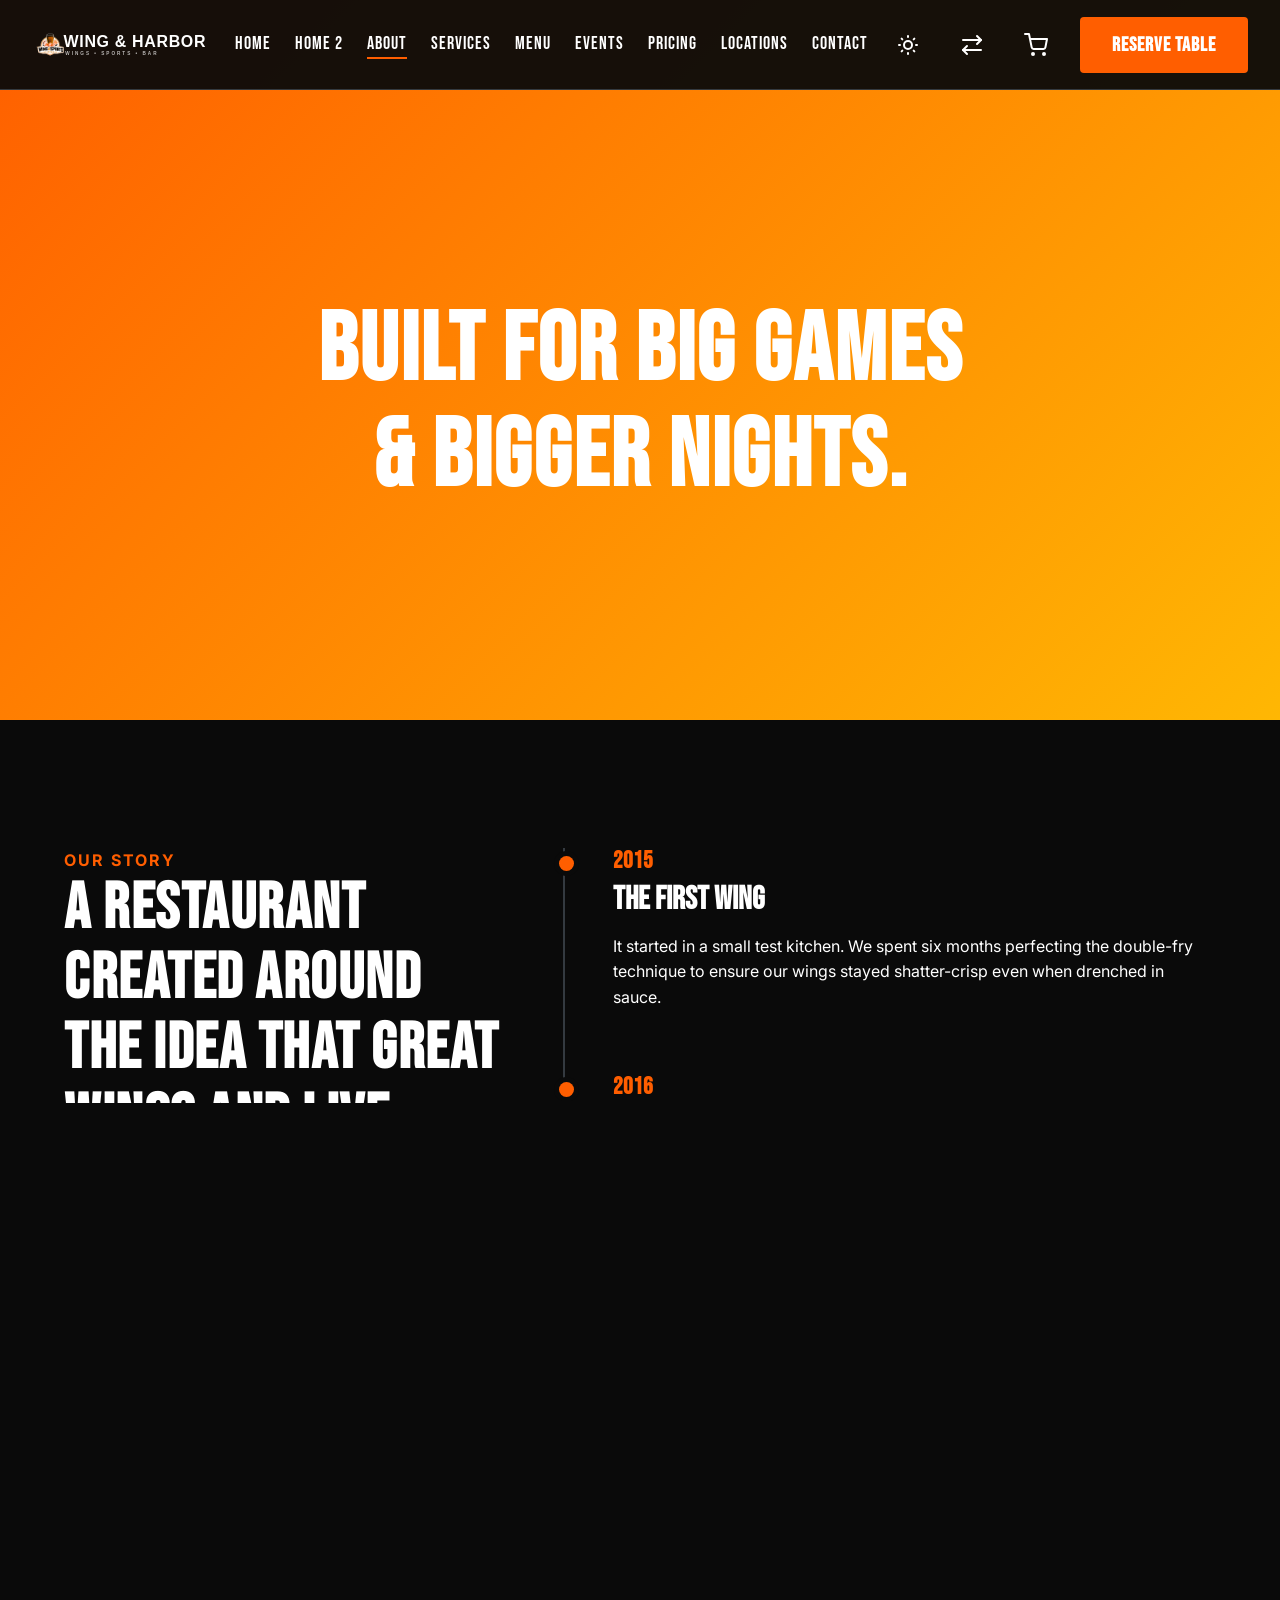
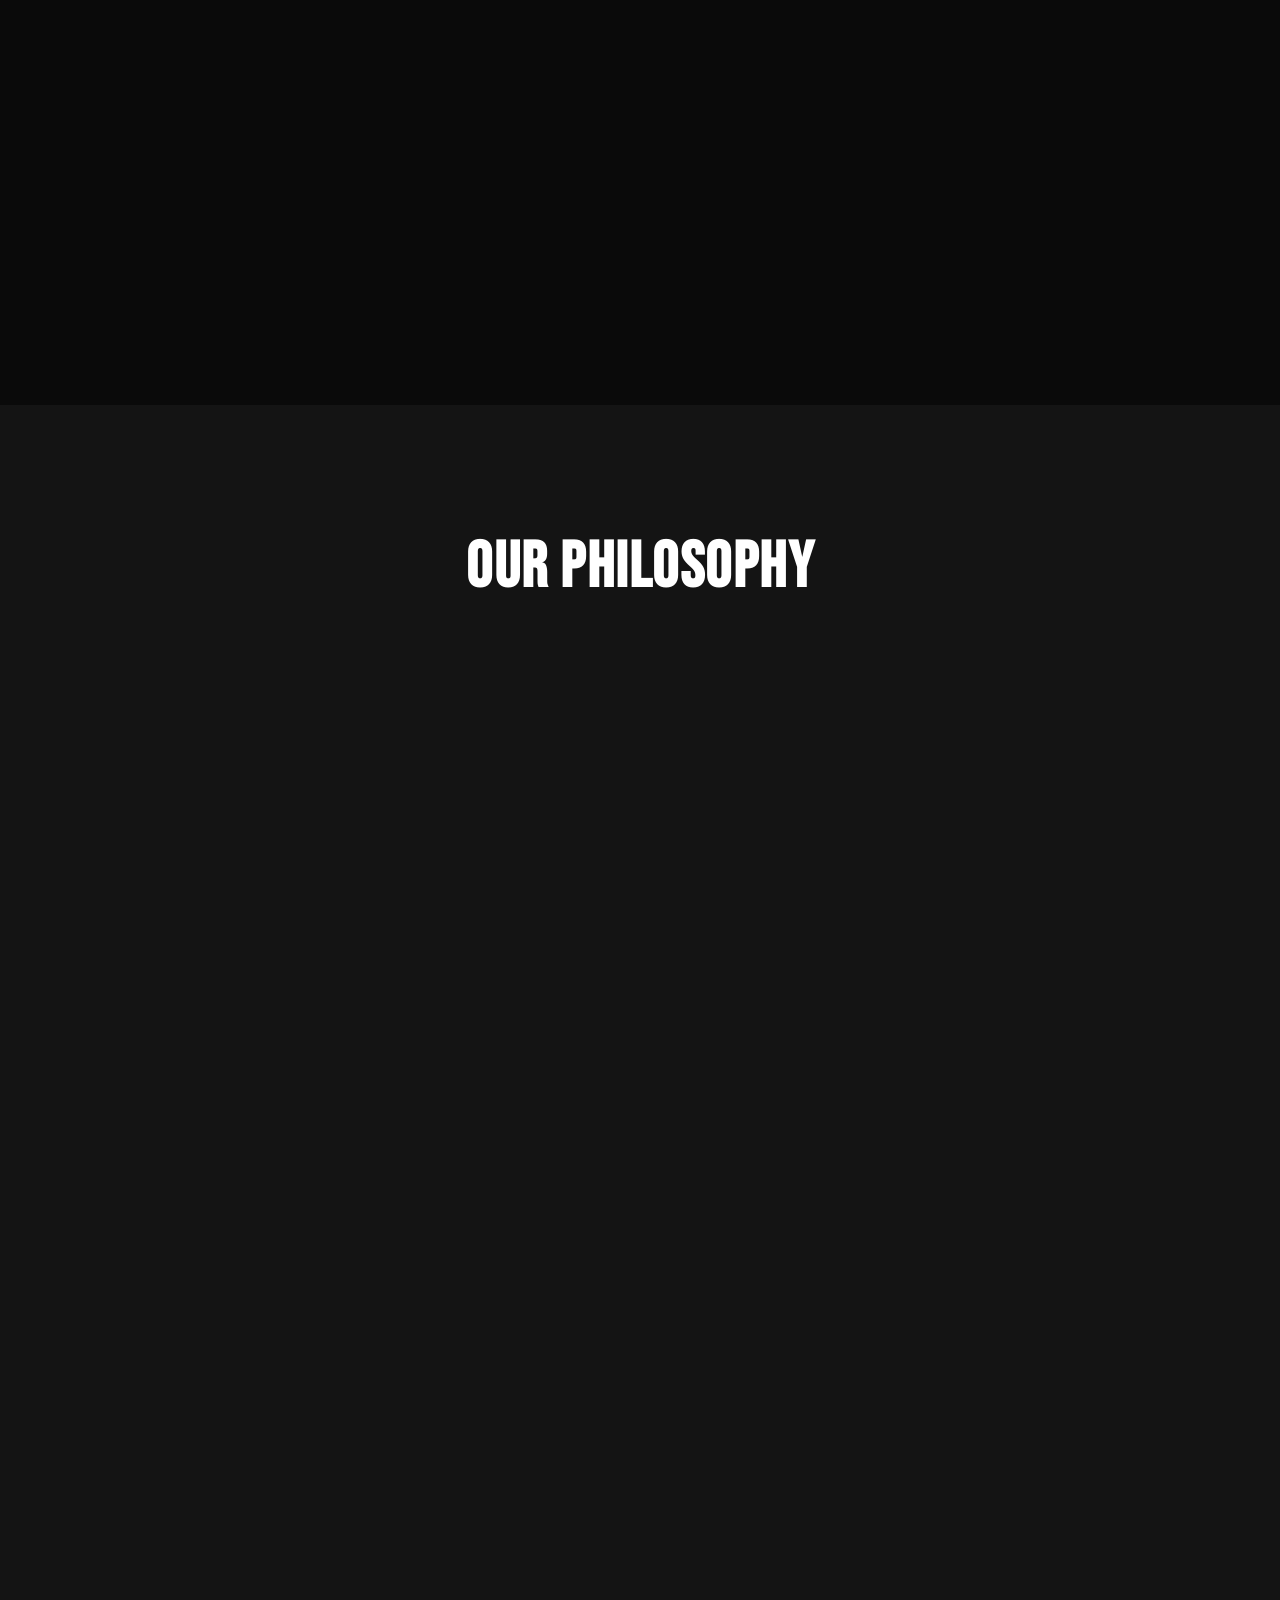
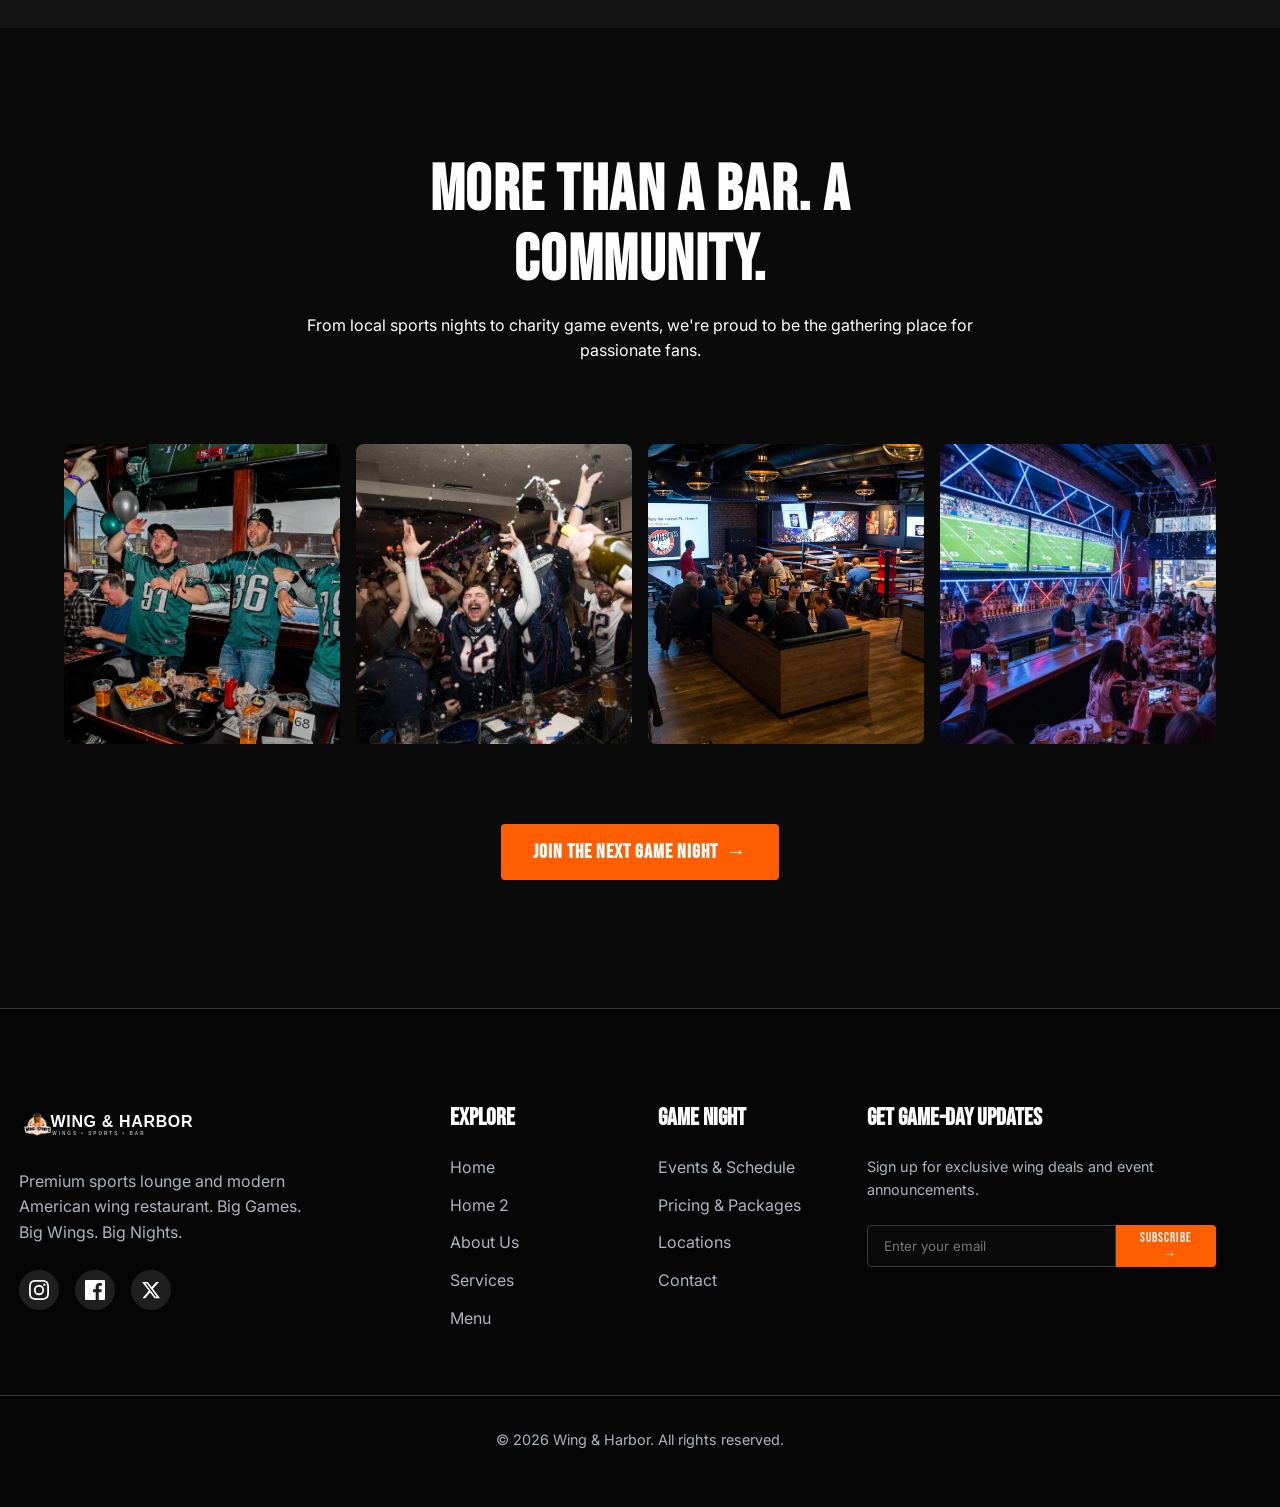
==== commit 0fac95ee: "SECOND COMMIT" ====
--- a/about.html
+++ b/about.html
@@ -118,6 +118,9 @@
         <button class="icon-btn rtl-toggle" aria-label="Toggle RTL">
           <svg class="rtl-icon" width="24" height="24" viewBox="0 0 24 24" fill="none" stroke="currentColor" stroke-width="2" stroke-linecap="round" stroke-linejoin="round"><path d="M17 3l4 4-4 4"/><path d="M3 7h18"/><path d="M7 21l-4-4 4-4"/><path d="M21 17H3"/></svg>
         </button>
+        <button class="icon-btn cart-btn" aria-label="Cart">
+          <svg width="24" height="24" viewBox="0 0 24 24" fill="none" stroke="currentColor" stroke-width="2" stroke-linecap="round" stroke-linejoin="round"><circle cx="9" cy="21" r="1"></circle><circle cx="20" cy="21" r="1"></circle><path d="M1 1h4l2.68 13.39a2 2 0 0 0 2 1.61h9.72a2 2 0 0 0 2-1.61L23 6H6"></path></svg>
+        </button>
       </div>
       <button class="btn btn-primary w-100" data-popup="reservation-popup">Reserve Table</button>
     </div>
@@ -150,6 +153,9 @@
         <button class="icon-btn rtl-toggle" aria-label="Toggle RTL">
           <svg class="rtl-icon" width="24" height="24" viewBox="0 0 24 24" fill="none" stroke="currentColor" stroke-width="2" stroke-linecap="round" stroke-linejoin="round"><path d="M17 3l4 4-4 4"/><path d="M3 7h18"/><path d="M7 21l-4-4 4-4"/><path d="M21 17H3"/></svg>
         </button>
+        <button class="icon-btn cart-btn" aria-label="Cart">
+          <svg width="24" height="24" viewBox="0 0 24 24" fill="none" stroke="currentColor" stroke-width="2" stroke-linecap="round" stroke-linejoin="round"><circle cx="9" cy="21" r="1"></circle><circle cx="20" cy="21" r="1"></circle><path d="M1 1h4l2.68 13.39a2 2 0 0 0 2 1.61h9.72a2 2 0 0 0 2-1.61L23 6H6"></path></svg>
+        </button>
         <button class="btn btn-primary" data-popup="reservation-popup">Reserve Table</button>
         <button class="hamburger" aria-label="Menu">
           <span></span><span></span><span></span>
@@ -355,3 +361,4 @@
 </body>
 </html>
 
+
--- a/assets/css/responsive.css
+++ b/assets/css/responsive.css
@@ -24,7 +24,8 @@
   .hamburger { display: flex; }
   .nav-actions .btn,
   .nav-actions .theme-toggle,
-  .nav-actions .rtl-toggle { display: none; } /* Hide reserve button and toggles in navbar on tablet/mobile, use side menu */
+  .nav-actions .rtl-toggle,
+  .nav-actions .cart-btn { display: none; } /* Hide reserve button, toggles, and cart in navbar on tablet/mobile, use side menu */
   
   .footer-grid {
     grid-template-columns: 1fr 1fr;
@@ -83,7 +84,6 @@
   .story-layout,
   .wings-grid,
   .scoreboard-grid,
-  .menu-grid,
   .about-grid,
   .contact-layout,
   .philosophy-grid,
@@ -112,6 +112,12 @@
     text-align: center;
     margin: 0 auto;
   }
+  
+  .footer-grid { grid-template-columns: 1fr; text-align: center; }
+  .footer-socials { justify-content: center; }
+  .footer-links { align-items: center; }
+  .footer-links a:hover { padding-left: 0; }
+  [dir="rtl"] .footer-links a:hover { padding-right: 0; }
 }
 
 /* --------------------------------------------------------------------------
@@ -124,14 +130,7 @@
   
   .form-row { grid-template-columns: 1fr; }
   
-  .footer-grid { grid-template-columns: 1fr; text-align: center; }
-  
-  .footer-socials { justify-content: center; }
-  
-  .footer-links { align-items: center; }
-  .footer-links a:hover { padding-left: 0; }
-  [dir="rtl"] .footer-links a:hover { padding-right: 0; }
-  
+
   .newsletter-form { flex-direction: column; gap: 1rem; }
   .newsletter-form input { border-radius: var(--radius-sm); }
   [dir="rtl"] .newsletter-form input { border-radius: var(--radius-sm); }
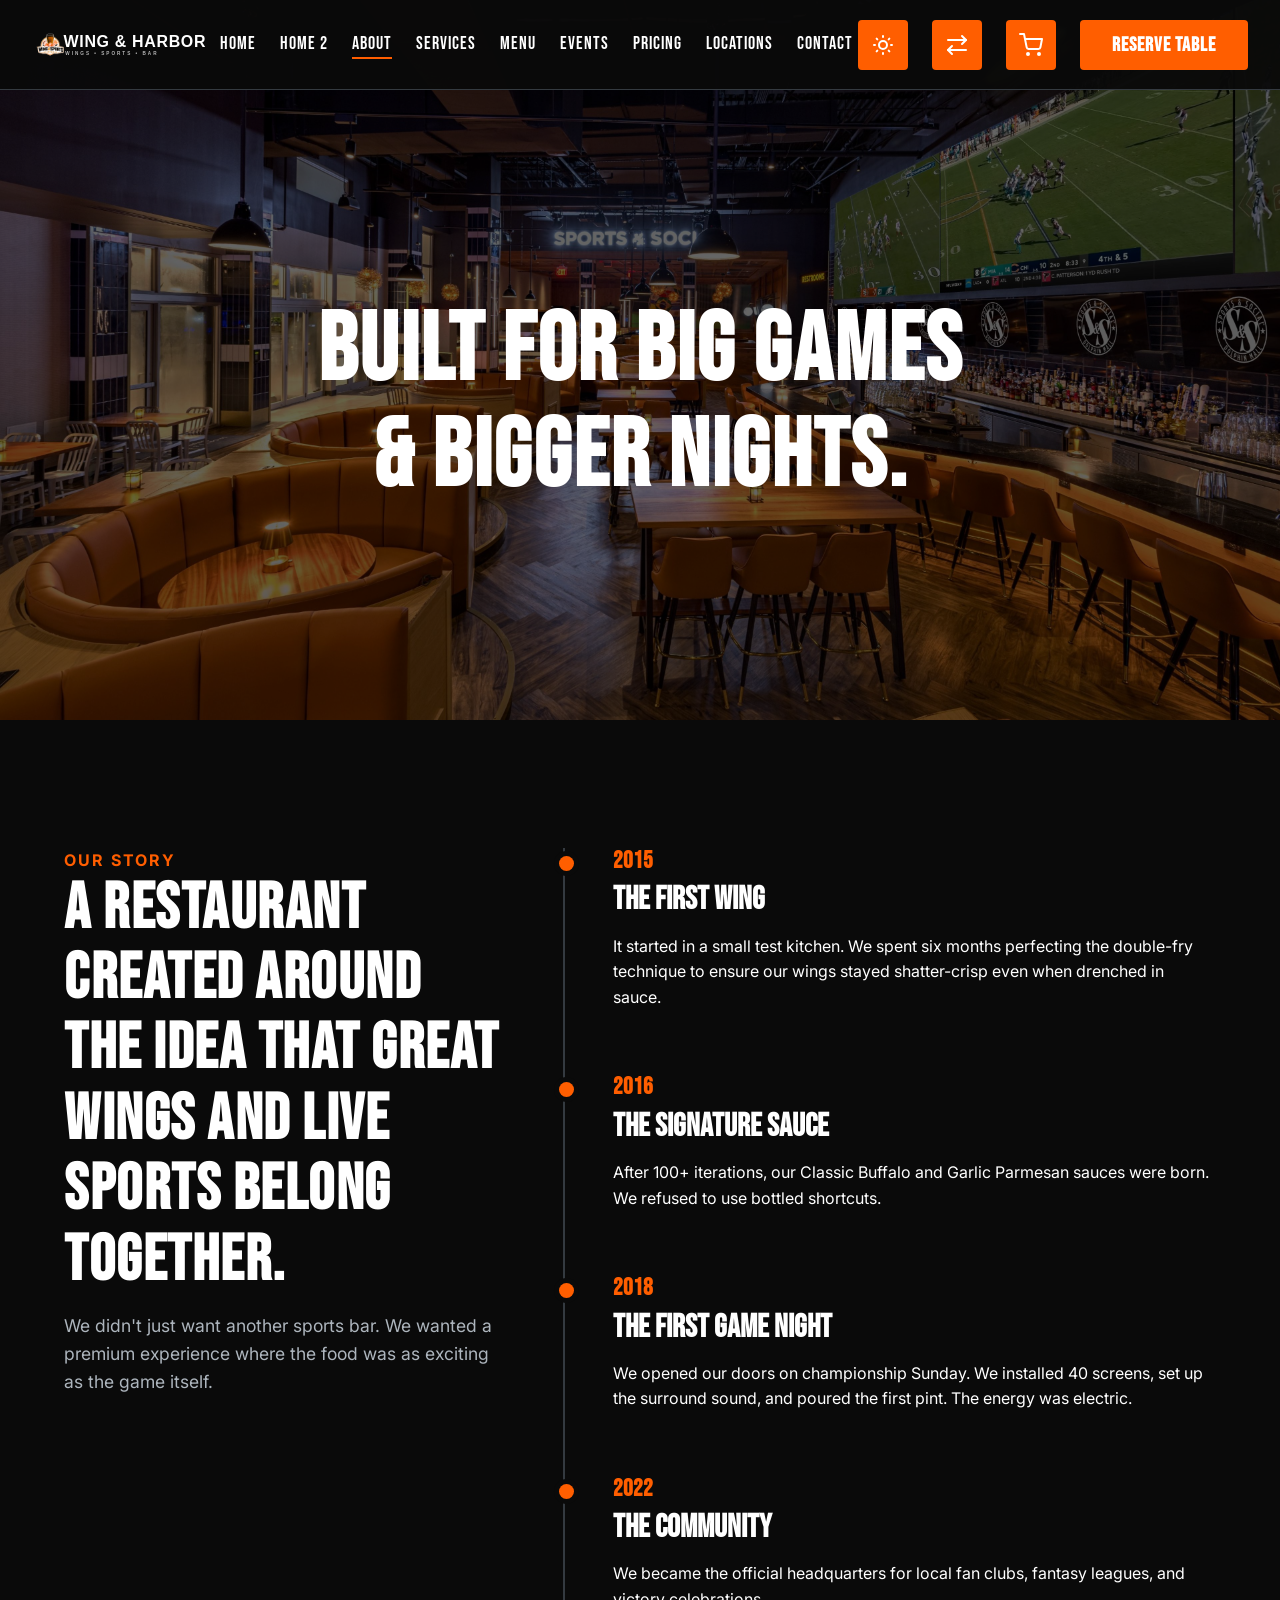
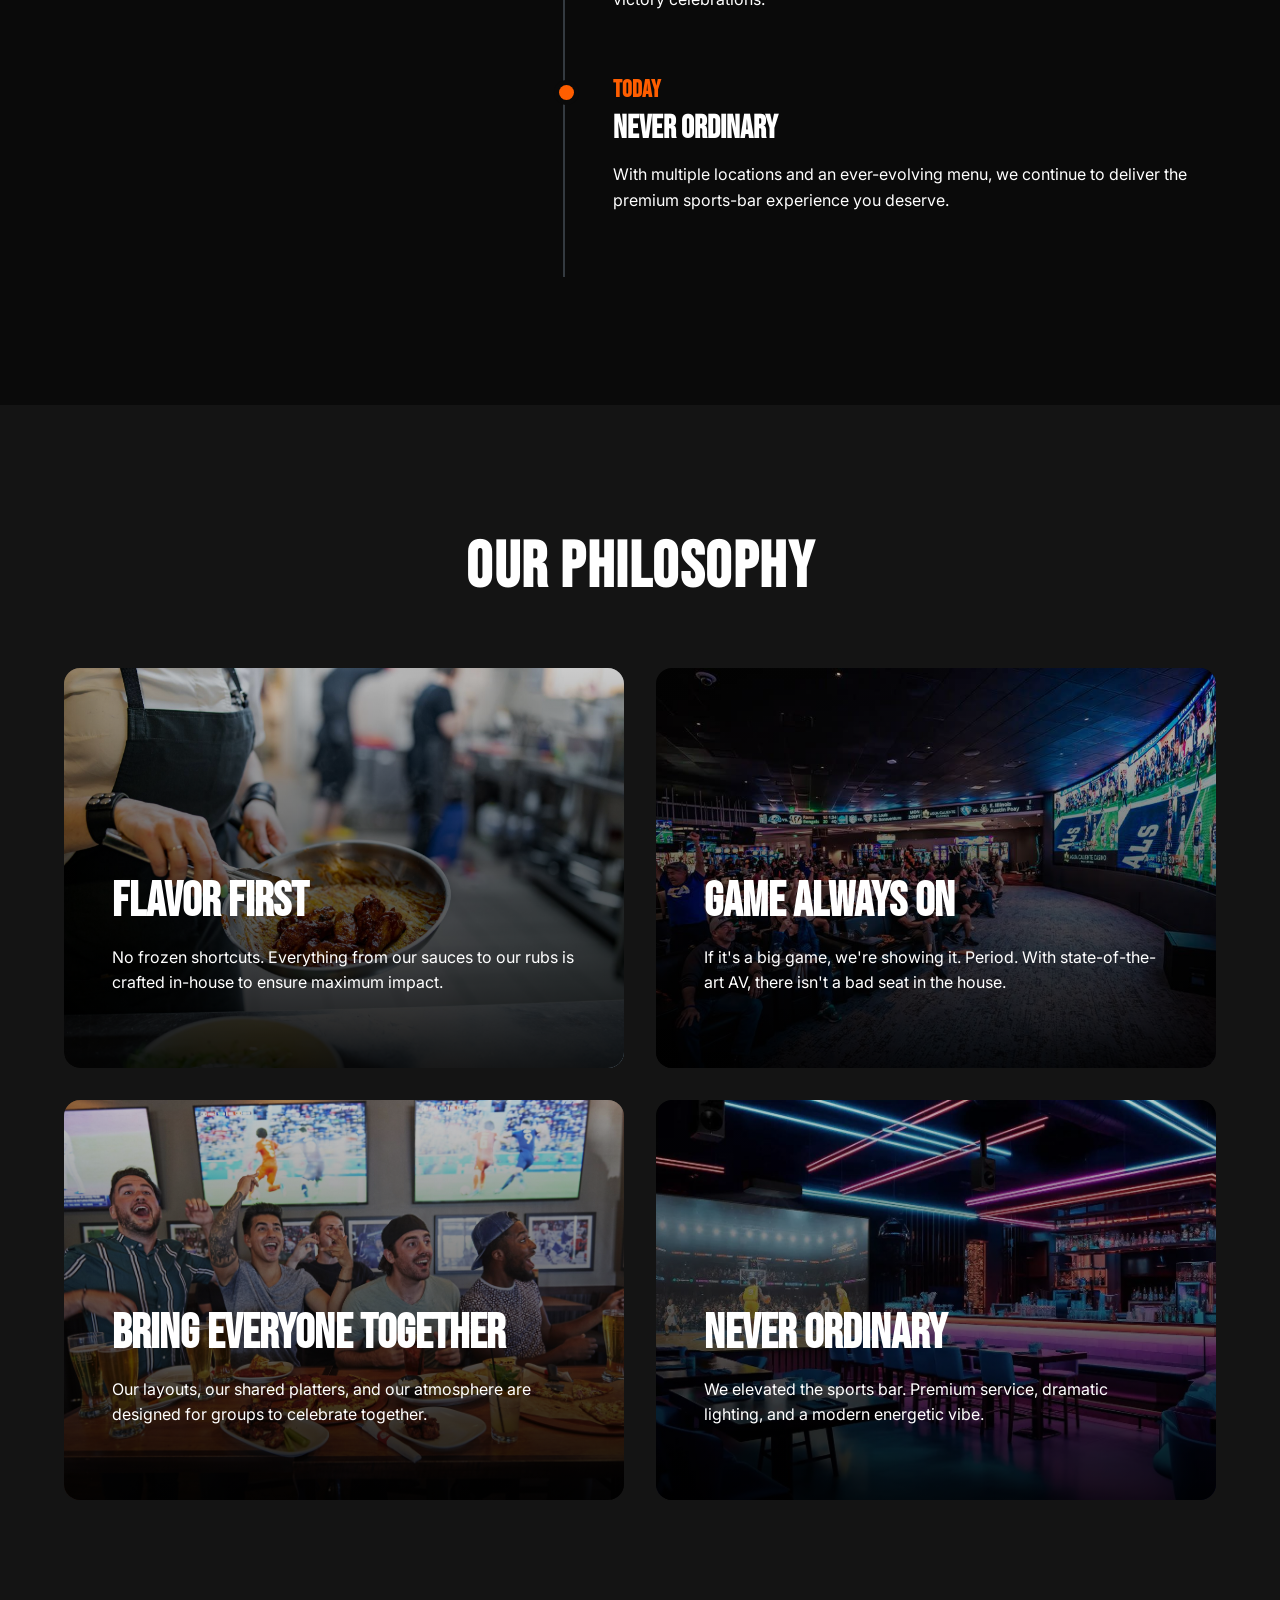
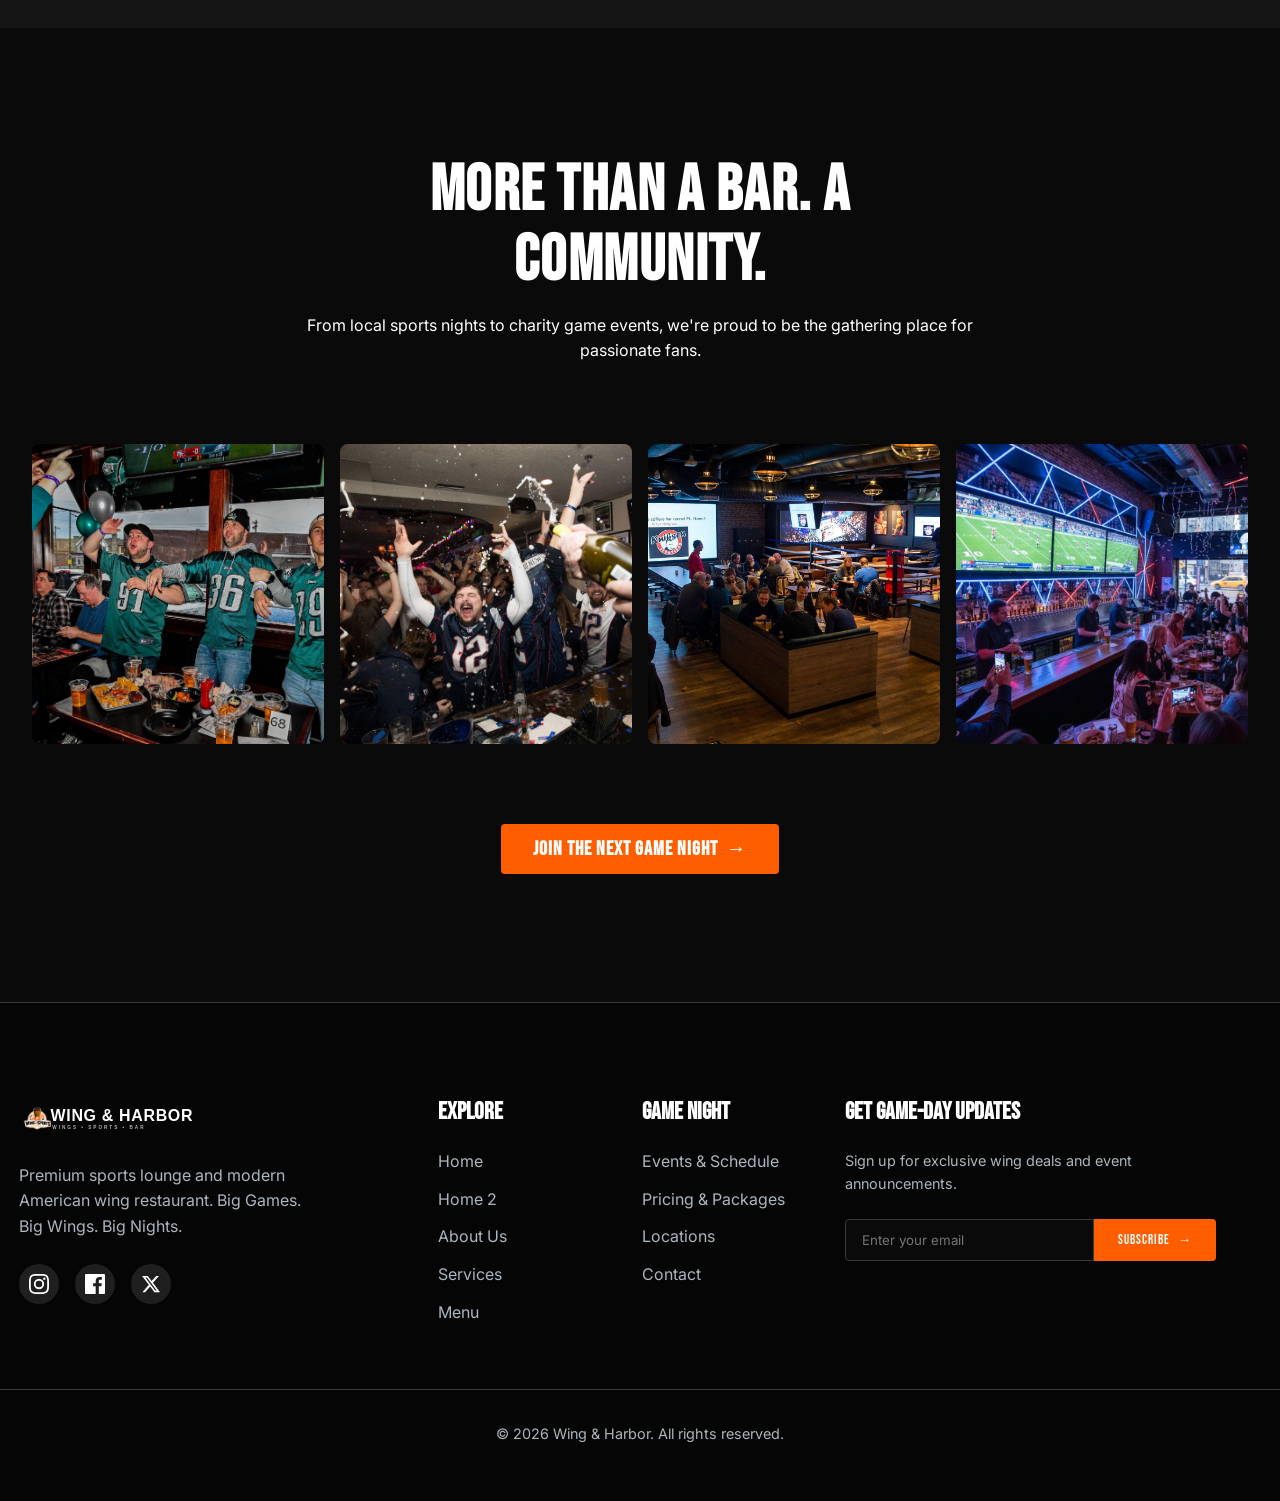
==== commit 21aec506: "fourth commit" ====
--- a/about.html
+++ b/about.html
@@ -21,11 +21,12 @@
       height: 80vh; min-height: 600px;
       position: relative; display: flex; align-items: center; justify-content: center;
       text-align: center; padding-top: var(--header-height);
-      background: linear-gradient(135deg, #ff5e00, #ffb703);
-    }
+      background: url('assets/images/about.png') center/cover no-repeat;
+    }
+    .about-hero::before { content: ''; position: absolute; inset: 0; background: rgba(0,0,0,0.6); z-index: 1; }
     
     .about-hero-content { position: relative; z-index: 2; max-width: 800px; padding: 0 5%; }
-    .about-hero h1 { color: var(--text-primary); margin-bottom: 0; }
+    .about-hero h1 { color: #ffffff !important; margin-bottom: 0; }
     
     /* 02 - Our Story */
     .story-section { background: var(--bg-primary); }
@@ -68,7 +69,8 @@
     /* 04 - Community */
     .community-section { background: var(--bg-primary); text-align: center; }
     .community-gallery {
-      display: flex; gap: 1rem; overflow-x: auto; padding: 2rem 5%;
+      display: flex; gap: 1rem; overflow-x: auto; 
+      padding: 2rem max(2rem, calc((100vw - var(--max-width)) / 2 + 2rem));
       scrollbar-width: none; margin-bottom: 3rem;
     }
     .community-gallery::-webkit-scrollbar { display: none; }
--- a/assets/css/style.css
+++ b/assets/css/style.css
@@ -135,7 +135,8 @@
   display: inline-flex;
   align-items: center;
   justify-content: center;
-  padding: 1rem 2rem;
+  height: 50px;
+  padding: 0 2rem;
   font-family: var(--font-heading);
   font-size: 1.25rem;
   font-weight: bold;
@@ -203,7 +204,6 @@
 }
 
 .navbar .nav-link,
-.navbar .icon-btn,
 .navbar .hamburger span,
 .navbar .nav-logo svg {
   color: var(--text-primary) !important;
@@ -289,23 +289,35 @@
 }
 
 .icon-btn {
-  background: transparent;
+  background-color: var(--accent-primary);
   border: none;
-  color: var(--text-primary);
+  color: #fff !important;
   font-size: 1.25rem;
   cursor: pointer;
   display: flex;
   align-items: center;
   justify-content: center;
-  width: 40px;
-  height: 40px;
-  border-radius: 50%;
-  transition: background-color var(--transition-fast);
-}
-
-.icon-btn:hover {
-  background-color: var(--bg-tertiary);
-}
+  width: 50px;
+  height: 50px;
+  border-radius: var(--radius-sm);
+  transition: all var(--transition-fast);
+  position: relative;
+  overflow: hidden;
+  z-index: 1;
+}
+
+.icon-btn::before {
+  content: '';
+  position: absolute;
+  top: 0; left: 0; width: 100%; height: 100%;
+  background: rgba(0,0,0,0.1);
+  transform: translateY(100%);
+  transition: transform var(--transition-normal);
+  z-index: -1;
+}
+
+.icon-btn:hover::before { transform: translateY(0); }
+.icon-btn:active { transform: scale(0.98); }
 
 .hamburger {
   display: none;
@@ -332,19 +344,32 @@
 
 .mobile-menu {
   position: fixed;
-  top: 0;
+  top: var(--header-height);
+  bottom: 0;
   right: -100%;
   width: 100%;
   max-width: 400px;
-  height: 100vh;
   background-color: var(--bg-secondary);
   z-index: 999;
   transition: right var(--transition-normal);
   display: flex;
   flex-direction: column;
-  padding: 100px 2rem 2rem;
+  padding: 2rem; /* Removed huge padding since it sits below header */
   box-shadow: -10px 0 30px rgba(0,0,0,0.5);
   overflow-y: auto;
+  -webkit-overflow-scrolling: touch;
+  overscroll-behavior-y: contain;
+}
+
+.mobile-menu::after {
+  content: '';
+  display: block;
+  min-height: 120px; /* Forces scroll space for iOS bottom bar */
+  flex-shrink: 0;
+}
+
+.mobile-nav-links, .mobile-actions {
+  flex-shrink: 0;
 }
 
 [dir="rtl"] .mobile-menu {
@@ -569,6 +594,10 @@
   border-radius: 0 var(--radius-sm) var(--radius-sm) 0;
   cursor: pointer;
   transition: background var(--transition-fast);
+  display: flex;
+  align-items: center;
+  justify-content: center;
+  white-space: nowrap;
 }
 [dir="rtl"] .newsletter-form button { border-radius: var(--radius-sm) 0 0 var(--radius-sm); }
 .newsletter-form button:hover { background: var(--accent-secondary); }
